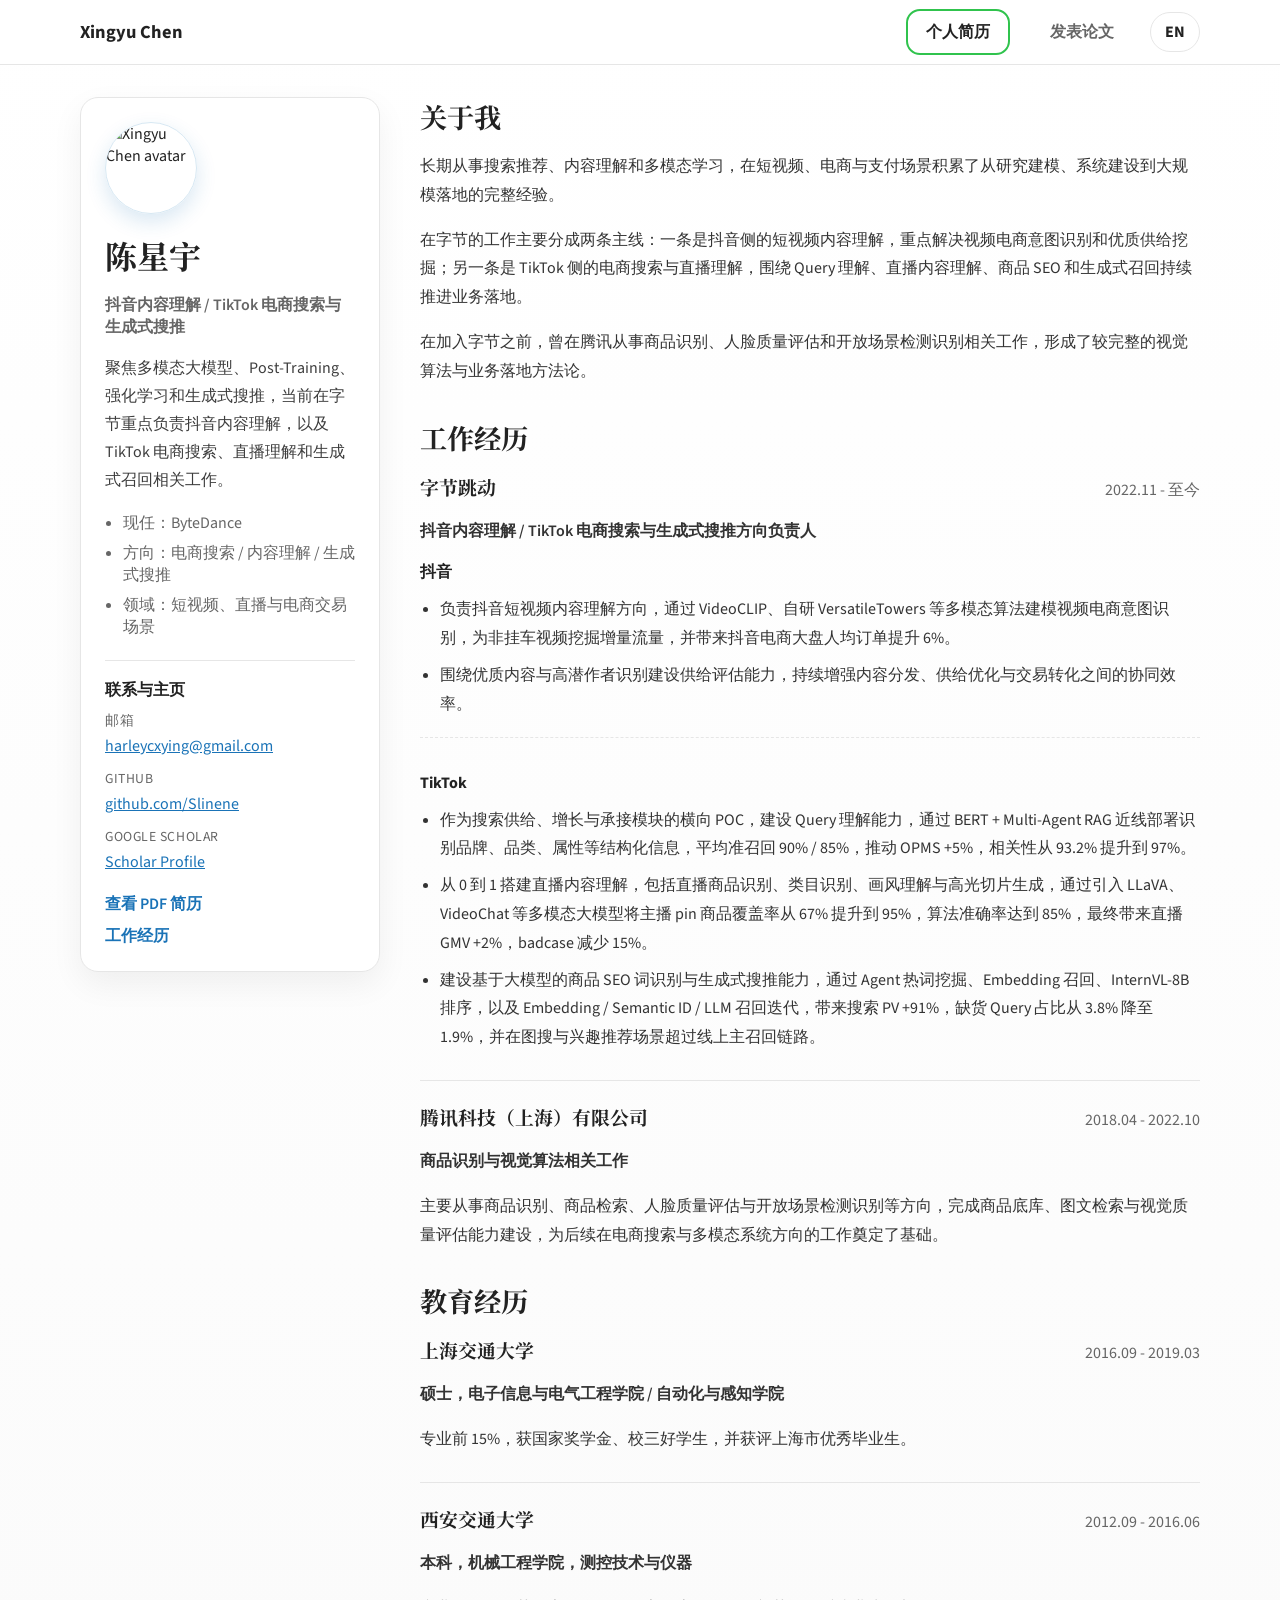
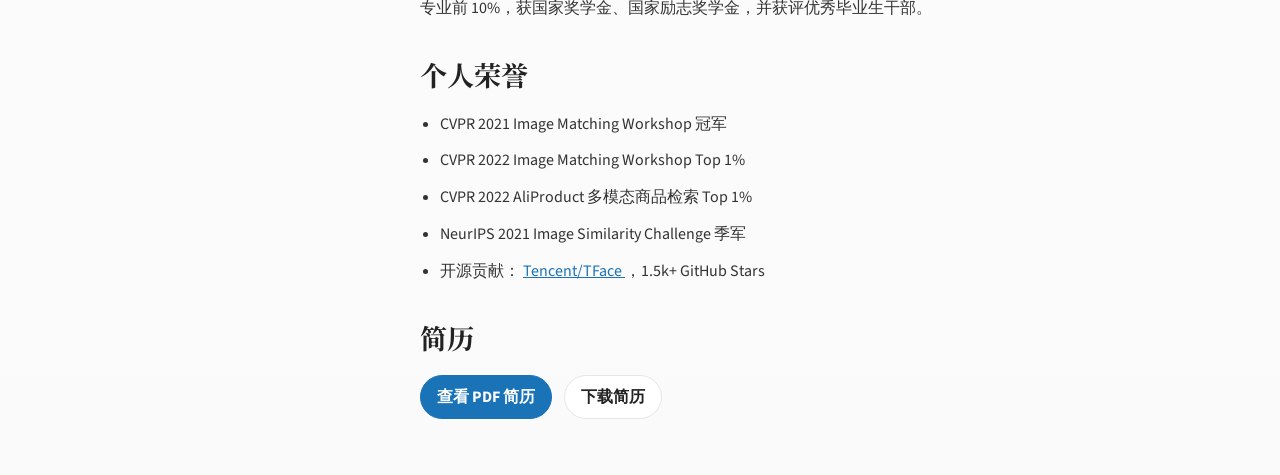
==== index.html @ 2c782459 "Update generative search description in TikTok experience section" ====
<!DOCTYPE html>
<html lang="zh-CN">
  <head>
    <meta charset="UTF-8" />
    <meta name="viewport" content="width=device-width, initial-scale=1.0" />
    <title>陈星宇 | 个人主页</title>
    <meta
      name="description"
      content="陈星宇的中英双语个人主页，包含个人简介、工作经历、教育经历与完整简历。"
    />
    <link rel="preconnect" href="https://fonts.googleapis.com" />
    <link rel="preconnect" href="https://fonts.gstatic.com" crossorigin />
    <link
      href="https://fonts.googleapis.com/css2?family=Noto+Serif+SC:wght@400;600;700&family=Source+Sans+3:wght@400;600;700&display=swap"
      rel="stylesheet"
    />
    <link rel="stylesheet" href="./styles.css" />
  </head>
  <body>
    <header class="topbar">
      <div class="topbar-inner">
        <a class="site-title" href="#top">Xingyu Chen</a>
        <nav class="topnav" aria-label="Primary">
          <a class="nav-link active" href="./index.html" data-i18n="navResumeHome">个人简历</a>
          <a class="nav-link" href="./publications.html" data-i18n="navPublications">Publications</a>
        </nav>
        <button
          id="language-toggle"
          class="language-toggle"
          type="button"
          aria-label="Switch language"
        >
          EN
        </button>
      </div>
    </header>

    <main id="top" class="layout">
      <aside class="sidebar">
        <div class="profile-card">
          <img
            class="avatar avatar-image"
            src="https://avatars.githubusercontent.com/u/24644365?v=4"
            alt="Xingyu Chen avatar"
          />
          <h1 data-i18n="name">陈星宇</h1>
          <p class="profile-role" data-i18n="role">
            内容理解/ Query理解/ 生成式推荐
          </p>
          <p class="profile-summary" data-i18n="profileSummary">
            聚焦LLM/VLM大模型、Post-Training、强化学习和生成式搜推。负责电商直播和短视频内容理解，以及电商搜索Query理解、和生成式召回相关工作。
          </p>
          <ul class="profile-meta">
            <li data-i18n="metaCompany">现任：ByteDance</li>
            <li data-i18n="metaFocus">方向：电商搜索 / 内容理解 / 生成式搜推</li>
            <li data-i18n="metaLocation">领域：短视频&直播、电商搜索</li>
          </ul>

          <div class="contact-block">
            <p class="contact-title" data-i18n="contactTitle">联系与主页</p>
            <ul class="contact-list">
              <li>
                <span class="contact-label" data-i18n="emailLabel">邮箱</span>
                <a href="mailto:harleycxying@gmail.com">harleycxying@gmail.com</a>
              </li>
              <li>
                <span class="contact-label">GitHub</span>
                <a href="https://github.com/Slinene" target="_blank" rel="noreferrer">
                  github.com/Slinene
                </a>
              </li>
              <li>
                <span class="contact-label">Google Scholar</span>
                <a
                  href="https://scholar.google.com/citations?hl=en&user=9ACFRggAAAAJ"
                  target="_blank"
                  rel="noreferrer"
                >
                  Scholar Profile
                </a>
              </li>
            </ul>
          </div>

          <div class="profile-links">
            <a href="./assets/resume.pdf" target="_blank" rel="noreferrer" data-i18n="openResume">
              查看 PDF 简历
            </a>
            <a href="#experience" data-i18n="jumpExperience">工作经历</a>
          </div>
        </div>
      </aside>

      <section class="content">
        <section id="about" class="section">
          <h2 data-i18n="aboutTitle">About Me</h2>
          <p data-i18n="aboutP1">
            长期从事搜索推荐、内容理解和多模态学习。在电商短视频、直播与搜索场景积累了从研究建模、系统建设到大规模落地的完整经验。
          </p>
          <p data-i18n="aboutP2">
            在字节的工作主要分成两条主线：一条是抖音侧的短视频内容理解，重点解决视频电商意图识别和优质供给挖掘；另一条是 TikTok 侧的电商搜索与内容理解，围绕 Query 理解、短视频&直播内容理解、商品 SEO 和生成式召回持续推进业务落地。
          </p>
          <p data-i18n="aboutP3">
            在加入字节之前，曾在腾讯从事人脸识别、商品检索和openset检测识别相关工作，形成了较完整的视觉算法与业务落地方法论。
          </p>
        </section>

        <section id="experience" class="section">
          <h2 data-i18n="experienceTitle">Experience</h2>

          <article class="entry">
            <div class="entry-head">
              <h3 data-i18n="exp1Company">字节跳动</h3>
              <span data-i18n="exp1Date">2022.11 - 至今</span>
            </div>
            <p class="entry-role" data-i18n="exp1Role">抖音内容理解 / TikTok 电商搜索与生成式搜推方向负责人</p>

            <div class="subentry">
              <h4 class="subentry-title" data-i18n="exp1Sub1Title">抖音</h4>
              <ul class="bullet-list">
                <li data-i18n="exp1DouyinBullet1">
                  负责抖音短视频内容理解方向，通过 VideoCLIP、自研 VersatileTowers 等多模态算法建模视频电商意图识别，为非挂车视频挖掘增量流量，并带来抖音电商大盘人均订单提升 6%。
                </li>
                <li data-i18n="exp1DouyinBullet2">
                  围绕优质内容与高潜作者识别建设供给评估能力，持续增强内容分发、供给优化与交易转化之间的协同效率。
                </li>
              </ul>
            </div>

            <div class="subentry">
              <h4 class="subentry-title" data-i18n="exp1Sub2Title">TikTok</h4>
              <ul class="bullet-list">
                <li data-i18n="exp1TiktokBullet1">
                  建设 Query 理解能力，通过 BERT + Multi-Agent RAG 近线部署识别品牌、品类、属性等结构化信息，平均准召回 90% / 85%，推动 OPMS +5%，相关性从 93.2% 提升到 97%。
                </li>
                <li data-i18n="exp1TiktokBullet2">
                  从 0 到 1 搭建内容理解，包括直播商品识别、优质视频识别、类目识别、画风理解与高光切片生成，通过引入 LLaVA、VideoChat 等多模态大模型将主播 pin 商品覆盖率从 67% 提升到 95%，算法准确率达到 85%，最终带来直播 GMV +2%，badcase 减少 15%。
                </li>
                <li data-i18n="exp1TiktokBullet3">
                  负责生成式搜推能力建设，涵盖 Embedding、Semantic ID 与生成式推荐。基于多模态embedding齐、Semantic ID 构建及生成式召回模型优化，完成三阶段训练范式落地，在图搜、兴趣推荐等场景效果超过线上主召回链路。
                </li>
              </ul>
            </div>
          </article>

          <article class="entry">
            <div class="entry-head">
              <h3 data-i18n="exp2Company">腾讯科技（上海）有限公司</h3>
              <span data-i18n="exp2Date">2018.04 - 2022.10</span>
            </div>
            <p class="entry-role" data-i18n="exp2Role">人脸识别与视觉算法相关工作</p>
            <p class="entry-summary" data-i18n="exp2Summary">
              主要从事人脸识别、人脸质量评估、商品检索、与开放场景检测识别等方向，为小鹅拼拼完成商品底库、图文检索与视觉质量评估能力建设，为后续在电商搜索与多模态系统方向的工作奠定了基础。
            </p>
          </article>
        </section>

        <section id="education" class="section">
          <h2 data-i18n="educationTitle">Education</h2>

          <article class="entry">
            <div class="entry-head">
              <h3 data-i18n="edu1School">上海交通大学</h3>
              <span>2016.09 - 2019.03</span>
            </div>
            <p class="entry-role" data-i18n="edu1Degree">
              硕士，电子信息与电气工程学院 / 自动化与感知学院
            </p>
            <p data-i18n="edu1Desc">
              专业前 15%，获国家奖学金、校三好学生，并获评上海市优秀毕业生。
            </p>
          </article>

          <article class="entry">
            <div class="entry-head">
              <h3 data-i18n="edu2School">西安交通大学</h3>
              <span>2012.09 - 2016.06</span>
            </div>
            <p class="entry-role" data-i18n="edu2Degree">
              本科，机械工程学院，测控技术与仪器
            </p>
            <p data-i18n="edu2Desc">
              专业前 10%，获国家奖学金、国家励志奖学金，并获评优秀毕业生干部。
            </p>
          </article>
        </section>

        <section id="honors" class="section">
          <h2 data-i18n="honorsTitle">Honors</h2>
          <ul class="bullet-list">
            <li data-i18n="honor1">
              CVPR 2021 Image Matching Workshop 冠军
            </li>
            <li data-i18n="honor2">
              CVPR 2022 Image Matching Workshop Top 1%
            </li>
            <li data-i18n="honor3">
              CVPR 2022 AliProduct 多模态商品检索 Top 1%
            </li>
            <li data-i18n="honor4">
              NeurIPS 2021 Image Similarity Challenge 季军
            </li>
            <li>
              <span data-i18n="honor5Label">开源贡献：</span>
              <a href="https://github.com/Tencent/TFace" target="_blank" rel="noreferrer">
                Tencent/TFace
              </a>
              <span data-i18n="honor5Suffix">，1.5k+ GitHub Stars</span>
            </li>
          </ul>
        </section>

        <section id="resume" class="section">
          <h2 data-i18n="resumeTitle">CV</h2>
          <div class="actions">
            <a class="button primary" href="./assets/resume.pdf" target="_blank" rel="noreferrer" data-i18n="openResume">
              查看 PDF 简历
            </a>
            <a class="button" href="./assets/resume.pdf" download data-i18n="downloadResume">
              下载简历
            </a>
          </div>
        </section>
      </section>
    </main>

    <script src="./script.js"></script>
  </body>
</html>
---- styles.css ----
:root {
  --bg: #fcfcfb;
  --surface: #ffffff;
  --text: #222222;
  --muted: #666666;
  --line: #e6e6e6;
  --accent: #1a73b7;
  --accent-soft: #eef5fb;
  --shadow: 0 12px 32px rgba(0, 0, 0, 0.06);
}

* {
  box-sizing: border-box;
}

html {
  scroll-behavior: smooth;
}

body {
  margin: 0;
  font-family: "Source Sans 3", sans-serif;
  color: var(--text);
  background: linear-gradient(180deg, #ffffff 0%, #fafafa 100%);
}

a {
  color: var(--accent);
}

.topbar {
  position: sticky;
  top: 0;
  z-index: 10;
  background: rgba(255, 255, 255, 0.92);
  backdrop-filter: blur(12px);
  border-bottom: 1px solid var(--line);
}

.topbar-inner {
  width: min(1120px, calc(100% - 32px));
  margin: 0 auto;
  min-height: 64px;
  display: flex;
  align-items: center;
  justify-content: space-between;
  gap: 16px;
}

.site-title {
  color: var(--text);
  text-decoration: none;
  font-weight: 700;
  font-size: 1.15rem;
}

.topnav {
  display: flex;
  gap: 20px;
  margin-left: auto;
}

.topnav a,
.nav-link {
  color: var(--muted);
  text-decoration: none;
  font-weight: 600;
}

.topnav a:hover,
.nav-link:hover,
.profile-links a:hover,
.button:hover {
  text-decoration: underline;
}

.nav-link {
  padding: 10px 18px;
  border-radius: 14px;
  border: 2px solid transparent;
}

.nav-link.active {
  color: var(--text);
  border-color: #30c34d;
}

.language-toggle {
  border: 1px solid var(--line);
  background: var(--surface);
  color: var(--text);
  padding: 8px 14px;
  border-radius: 999px;
  font: inherit;
  font-weight: 700;
  cursor: pointer;
}

.layout {
  width: min(1120px, calc(100% - 32px));
  margin: 32px auto 56px;
  display: grid;
  grid-template-columns: 300px minmax(0, 1fr);
  gap: 40px;
}

.sidebar {
  position: sticky;
  top: 96px;
  align-self: start;
}

.profile-card {
  background: var(--surface);
  border: 1px solid var(--line);
  border-radius: 18px;
  padding: 24px;
  box-shadow: var(--shadow);
}

.avatar {
  width: 92px;
  height: 92px;
  border-radius: 50%;
  display: block;
  object-fit: cover;
  border: 1px solid #d7e8f3;
  box-shadow: 0 8px 20px rgba(26, 115, 183, 0.16);
}

h1,
h2,
h3 {
  font-family: "Noto Serif SC", serif;
}

h1 {
  margin: 18px 0 10px;
  font-size: 2rem;
}

h2 {
  margin: 0 0 16px;
  font-size: 1.7rem;
}

h3 {
  margin: 0;
  font-size: 1.18rem;
}

.profile-role,
.entry-role {
  color: var(--muted);
  font-weight: 600;
}

.profile-summary {
  margin: 14px 0 0;
  color: #3d3d3d;
  line-height: 1.75;
}

.profile-meta {
  margin: 18px 0 0;
  padding-left: 18px;
  color: var(--muted);
}

.profile-meta li + li,
.bullet-list li + li {
  margin-top: 8px;
}

.profile-links {
  display: grid;
  gap: 10px;
  margin-top: 20px;
}

.profile-links a {
  text-decoration: none;
  font-weight: 600;
}

.profile-note {
  margin-top: 22px;
  padding-top: 18px;
  border-top: 1px solid var(--line);
  color: var(--muted);
}

.contact-block {
  margin-top: 22px;
  padding-top: 18px;
  border-top: 1px solid var(--line);
}

.contact-title {
  margin: 0 0 10px;
  color: var(--text);
  font-weight: 700;
}

.contact-list {
  margin: 0;
  padding: 0;
  list-style: none;
  display: grid;
  gap: 12px;
}

.contact-list li {
  display: grid;
  gap: 4px;
}

.contact-label {
  font-size: 0.86rem;
  color: var(--muted);
  text-transform: uppercase;
  letter-spacing: 0.04em;
}

.profile-note-title {
  margin: 0 0 8px;
  color: var(--text);
  font-weight: 700;
}

.content {
  min-width: 0;
}

.publications-layout {
  width: min(1120px, calc(100% - 32px));
  margin: 32px auto 56px;
}

.publication-page {
  max-width: 860px;
  margin: 0 auto;
}

.publication-page-title {
  margin: 0;
  font-size: 2.2rem;
}

.publication-page-subtitle {
  margin: 10px 0 0;
  color: var(--muted);
}

.publication-page-head {
  display: flex;
  align-items: flex-start;
  justify-content: space-between;
  gap: 20px;
  flex-wrap: wrap;
}

.publication-toolbar {
  margin-top: 22px;
  padding-top: 14px;
  border-top: 1px solid var(--line);
}

.publication-toolbar-text {
  margin: 0;
  color: var(--muted);
}

.section + .section {
  margin-top: 32px;
}

.section p,
.bullet-list {
  line-height: 1.8;
  color: #333333;
}

.entry + .entry {
  margin-top: 28px;
  padding-top: 22px;
  border-top: 1px solid var(--line);
}

.subentry + .subentry {
  margin-top: 18px;
  padding-top: 18px;
  border-top: 1px dashed var(--line);
}

.entry-head {
  display: flex;
  justify-content: space-between;
  gap: 16px;
  align-items: baseline;
}

.entry-head span {
  color: var(--muted);
  white-space: nowrap;
}

.subentry-title {
  margin: 16px 0 0;
  font-size: 1rem;
  color: var(--text);
  font-weight: 700;
}

.bullet-list {
  margin: 12px 0 0;
  padding-left: 20px;
}

.entry-summary {
  margin: 12px 0 0;
  color: #333333;
  line-height: 1.8;
}

.actions {
  display: flex;
  flex-wrap: wrap;
  gap: 12px;
  margin-top: 18px;
}

.scholar-list {
  margin-top: 24px;
}

.scholar-item {
  padding: 18px 0;
  border-bottom: 1px solid var(--line);
}

.scholar-title {
  margin: 0;
  font-size: 1.1rem;
  color: #1a0dab;
  font-family: "Source Sans 3", sans-serif;
  font-weight: 700;
}

.scholar-authors,
.scholar-venue {
  margin: 6px 0 0;
  color: #444444;
  line-height: 1.65;
}

.scholar-venue {
  color: #1b7f38;
}

.scholar-links {
  margin-top: 10px;
  display: flex;
  flex-wrap: wrap;
  gap: 14px;
}

.scholar-link {
  text-decoration: none;
  font-size: 0.96rem;
}

.publication-empty {
  color: var(--muted);
}

.button {
  display: inline-flex;
  align-items: center;
  justify-content: center;
  padding: 10px 16px;
  border-radius: 999px;
  border: 1px solid var(--line);
  text-decoration: none;
  color: var(--text);
  background: var(--surface);
  font-weight: 700;
}

.button.primary {
  color: #ffffff;
  background: var(--accent);
  border-color: var(--accent);
}

@media (max-width: 900px) {
  .layout {
    grid-template-columns: 1fr;
    gap: 24px;
  }

  .sidebar {
    position: static;
  }

  .topbar-inner {
    flex-wrap: wrap;
    padding: 10px 0;
  }

  .topnav {
    order: 3;
    width: 100%;
    overflow-x: auto;
    gap: 16px;
  }

  .publication-page-head {
    flex-direction: column;
    align-items: flex-start;
  }
}

@media (max-width: 640px) {
  .layout,
  .topbar-inner {
    width: min(100% - 20px, 1120px);
  }

  .entry-head {
    flex-direction: column;
    align-items: flex-start;
  }
}
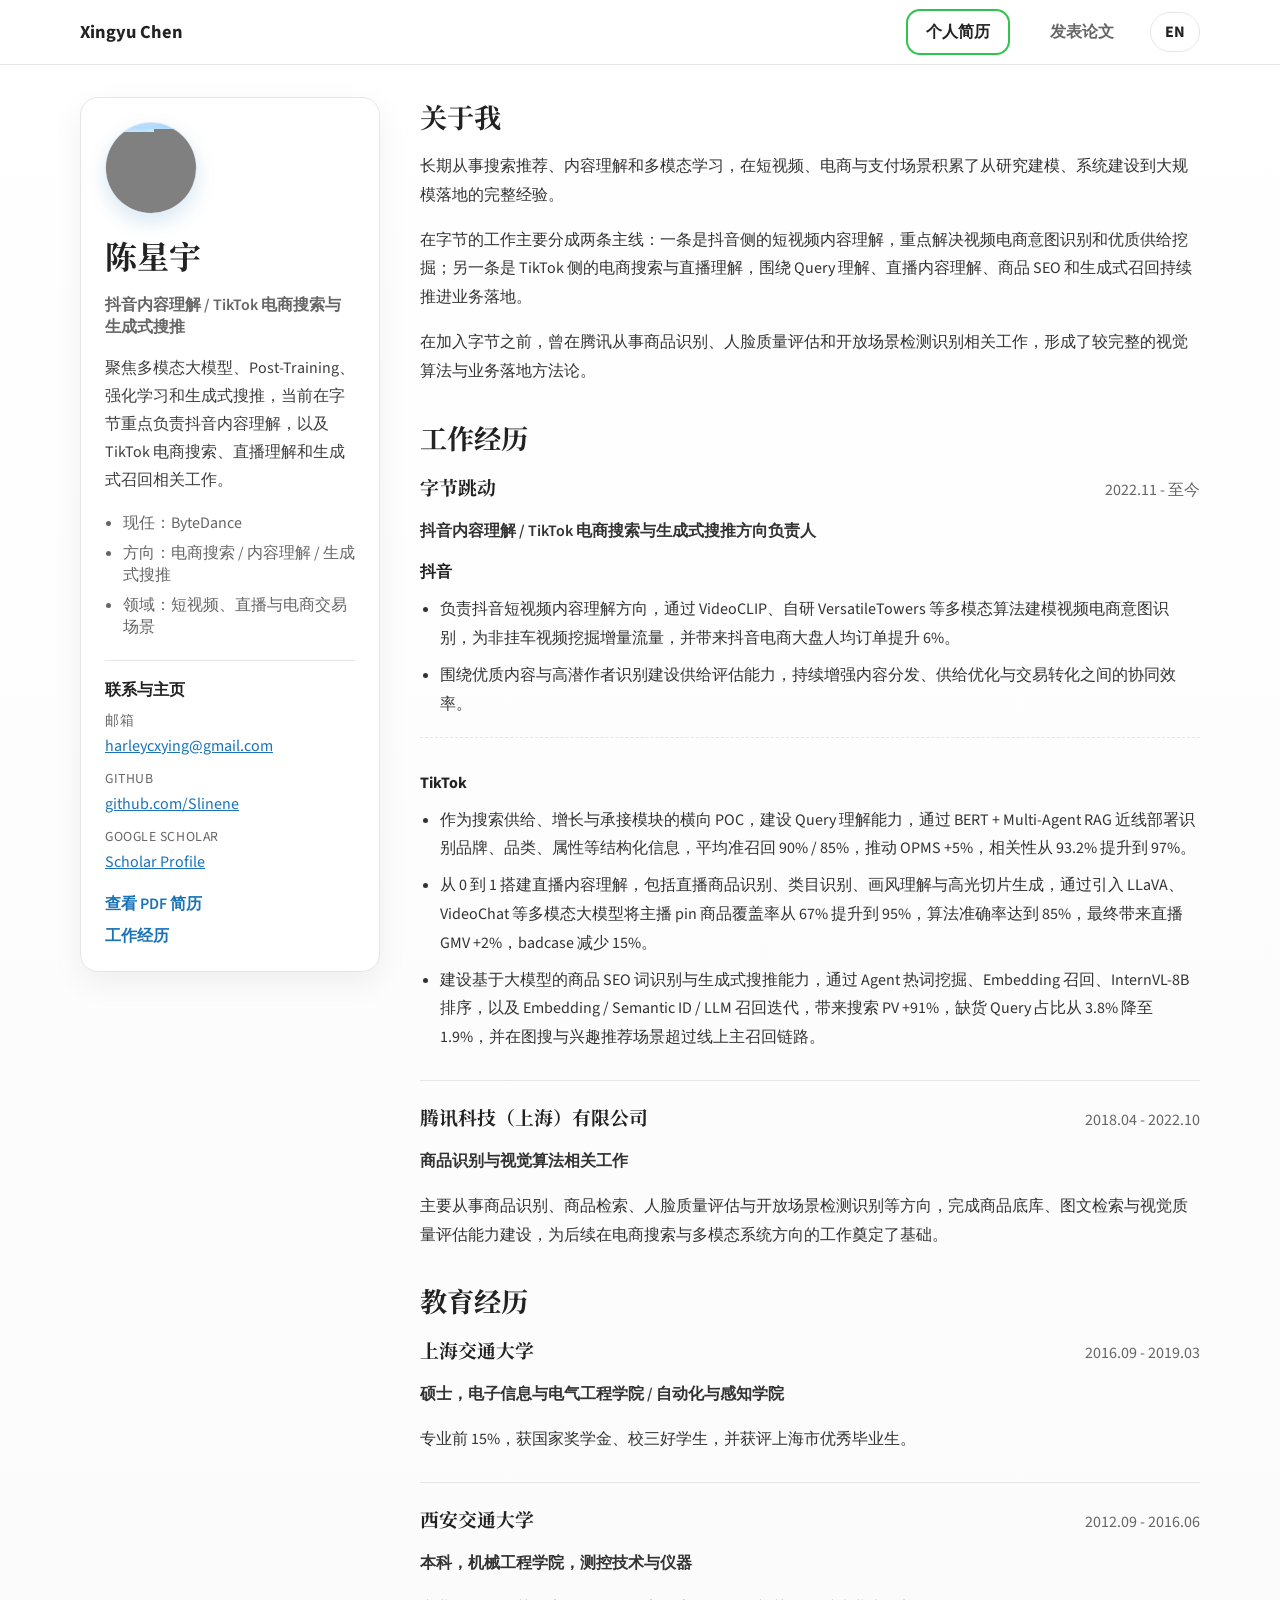
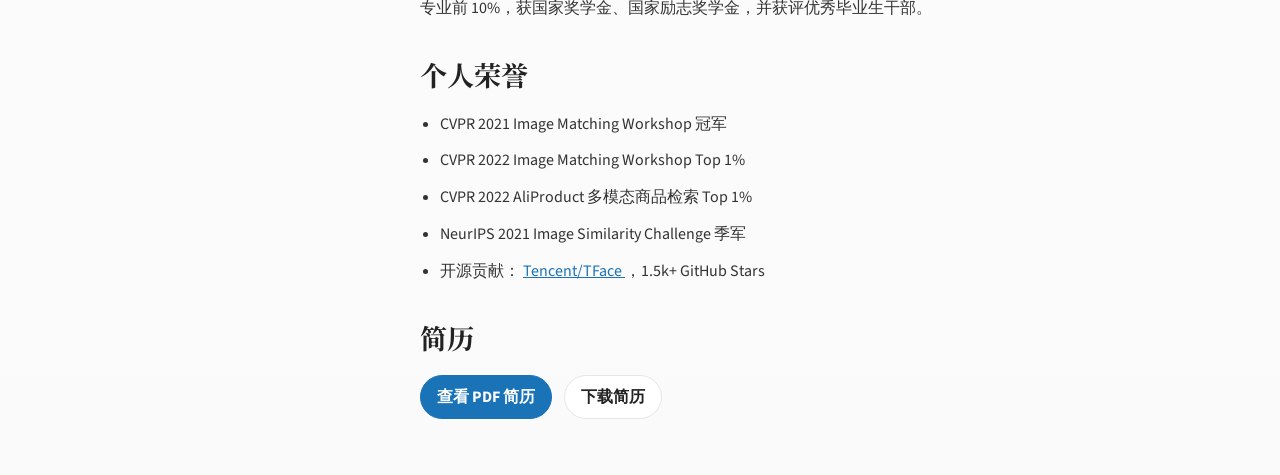
==== commit f6337dfc: "Update homepage avatar photo" ====
--- a/index.html
+++ b/index.html
@@ -40,7 +40,7 @@
         <div class="profile-card">
           <img
             class="avatar avatar-image"
-            src="https://avatars.githubusercontent.com/u/24644365?v=4"
+            src="./assets/avatar.jpg"
             alt="Xingyu Chen avatar"
           />
           <h1 data-i18n="name">陈星宇</h1>
@@ -225,5 +225,6 @@
     </main>
 
     <script src="./script.js"></script>
+    <!-- deploy-refresh: 2026-04-02T16:14:00-07:00 -->
   </body>
 </html>
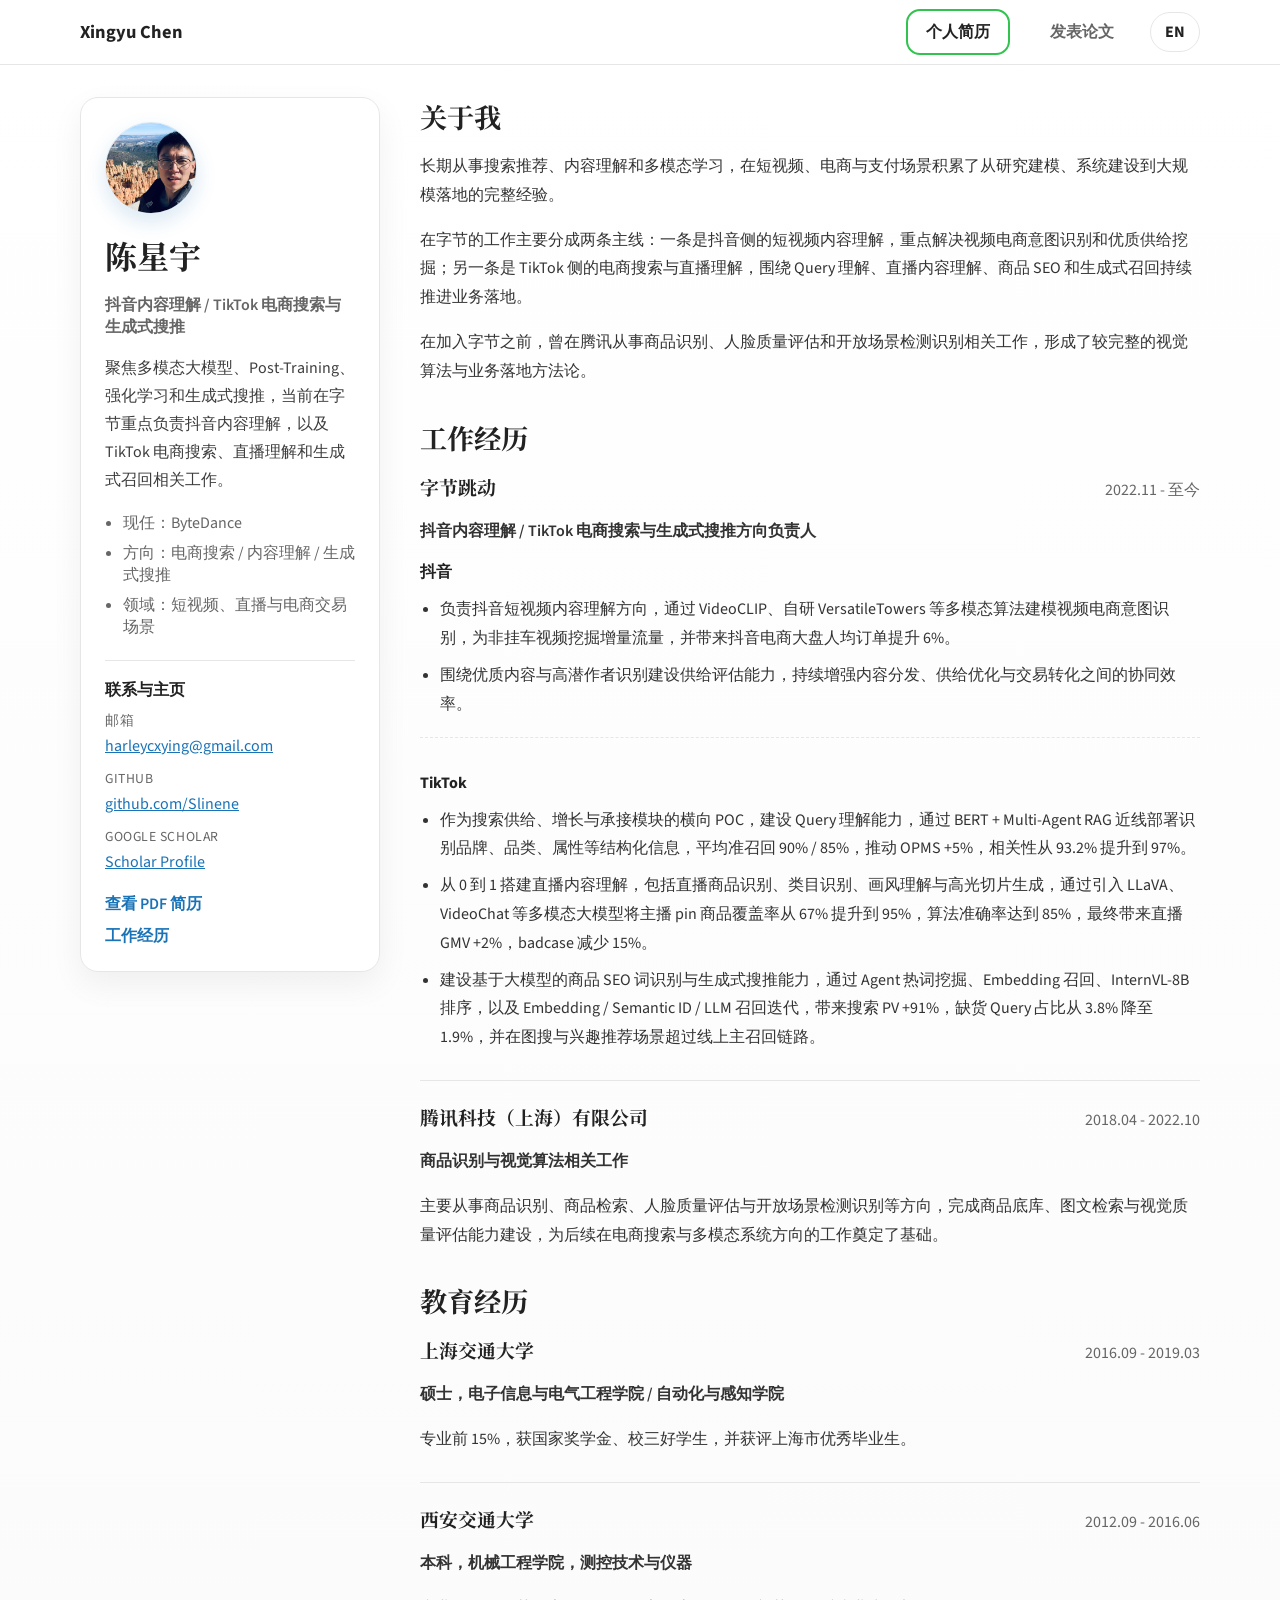
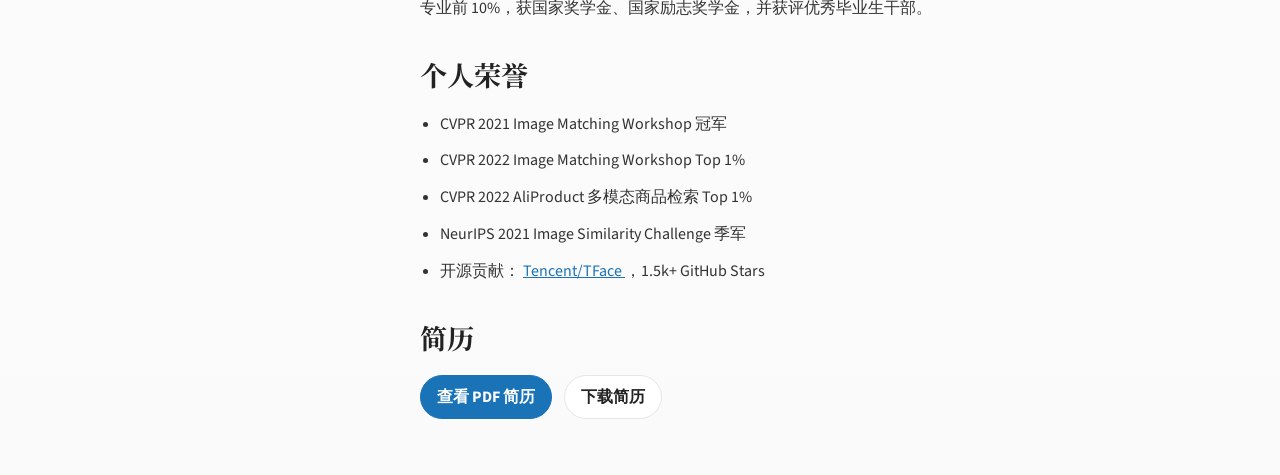
==== commit e461eaa8: "update cv" ====
--- a/index.html
+++ b/index.html
@@ -113,7 +113,7 @@
               <h3 data-i18n="exp1Company">字节跳动</h3>
               <span data-i18n="exp1Date">2022.11 - 至今</span>
             </div>
-            <p class="entry-role" data-i18n="exp1Role">抖音内容理解 / TikTok 电商搜索与生成式搜推方向负责人</p>
+            <p class="entry-role" data-i18n="exp1Role">内容理解、Query理解、生成式推荐</p>
 
             <div class="subentry">
               <h4 class="subentry-title" data-i18n="exp1Sub1Title">抖音</h4>
@@ -134,7 +134,7 @@
                   建设 Query 理解能力，通过 BERT + Multi-Agent RAG 近线部署识别品牌、品类、属性等结构化信息，平均准召回 90% / 85%，推动 OPMS +5%，相关性从 93.2% 提升到 97%。
                 </li>
                 <li data-i18n="exp1TiktokBullet2">
-                  从 0 到 1 搭建内容理解，包括直播商品识别、优质视频识别、类目识别、画风理解与高光切片生成，通过引入 LLaVA、VideoChat 等多模态大模型将主播 pin 商品覆盖率从 67% 提升到 95%，算法准确率达到 85%，最终带来直播 GMV +2%，badcase 减少 15%。
+                  从 0 到 1 搭建直播内容理解，包括直播商品识别、类目识别、画风理解与高光切片生成，通过引入 LLaVA、VideoChat 等多模态大模型将主播 pin 商品覆盖率从 67% 提升到 95%，算法准确率达到 85%，最终带来直播 GMV +2%，badcase 减少 15%。
                 </li>
                 <li data-i18n="exp1TiktokBullet3">
                   负责生成式搜推能力建设，涵盖 Embedding、Semantic ID 与生成式推荐。基于多模态embedding齐、Semantic ID 构建及生成式召回模型优化，完成三阶段训练范式落地，在图搜、兴趣推荐等场景效果超过线上主召回链路。
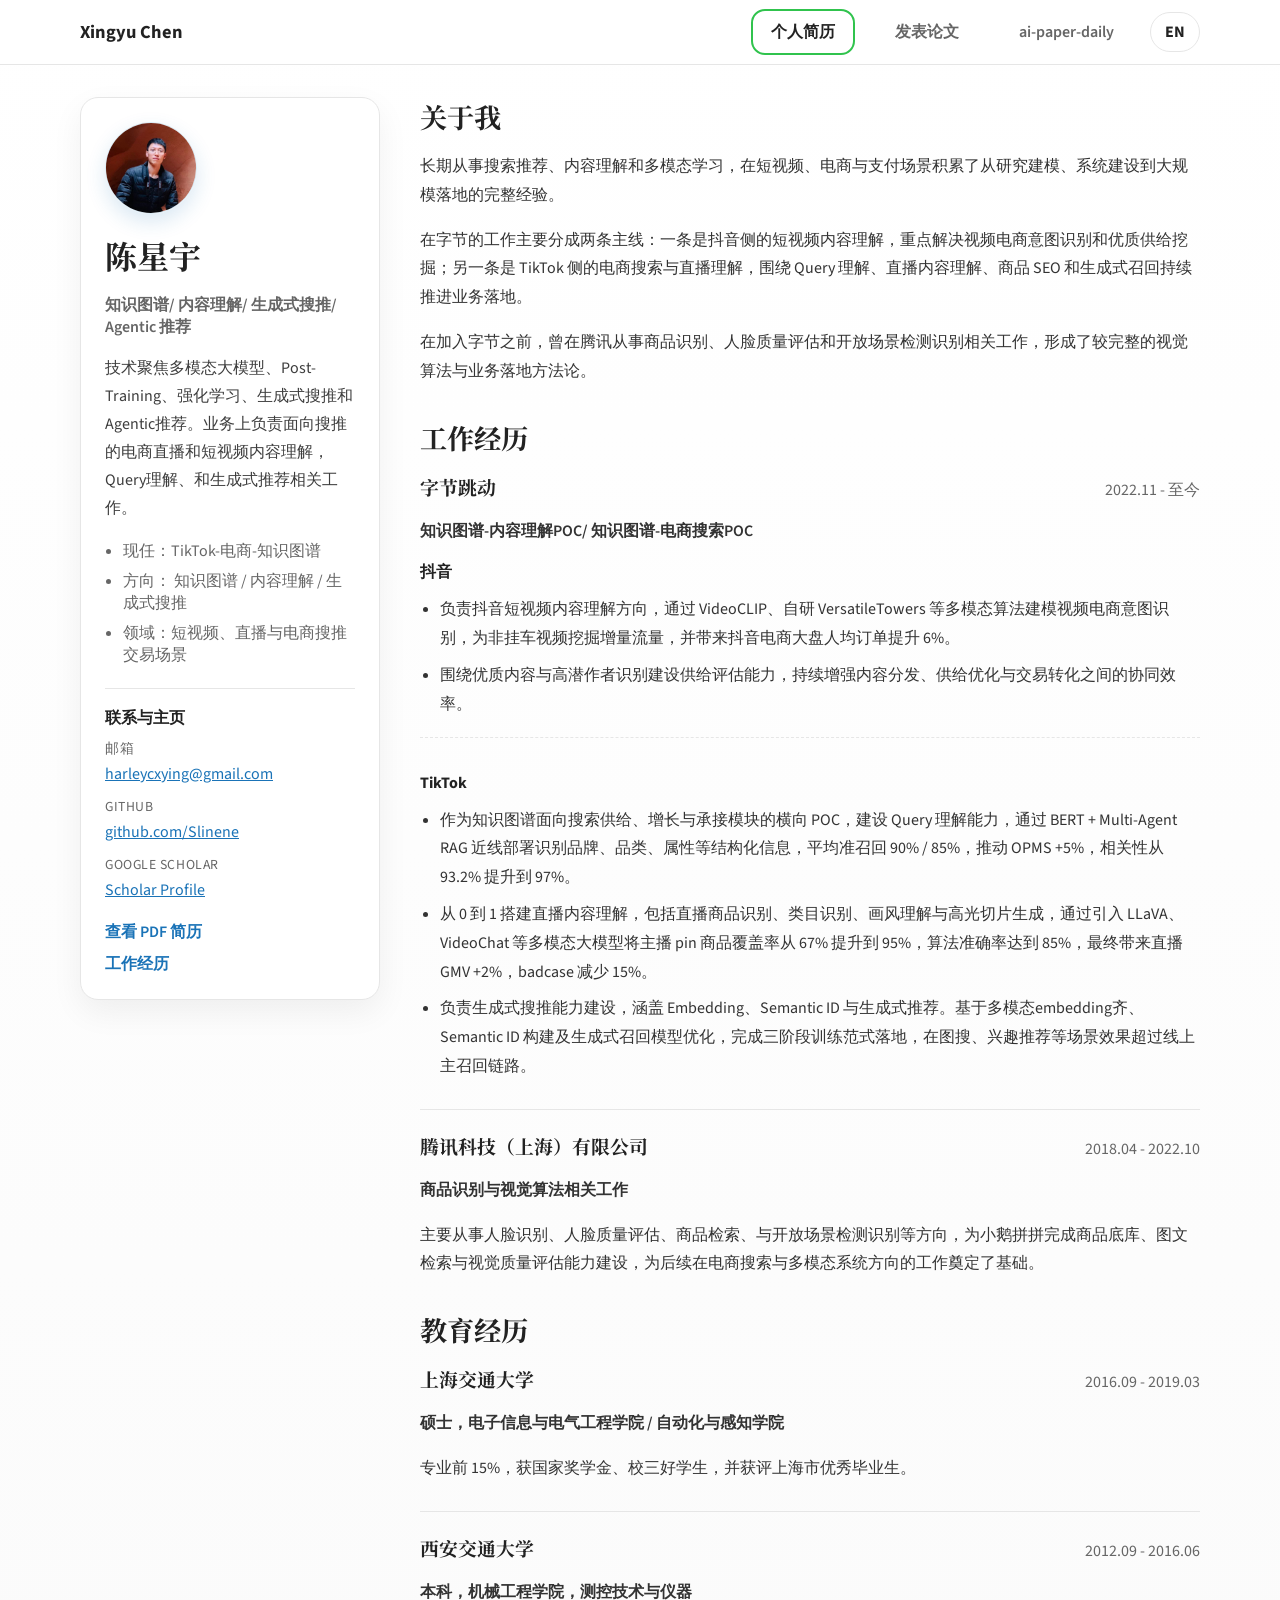
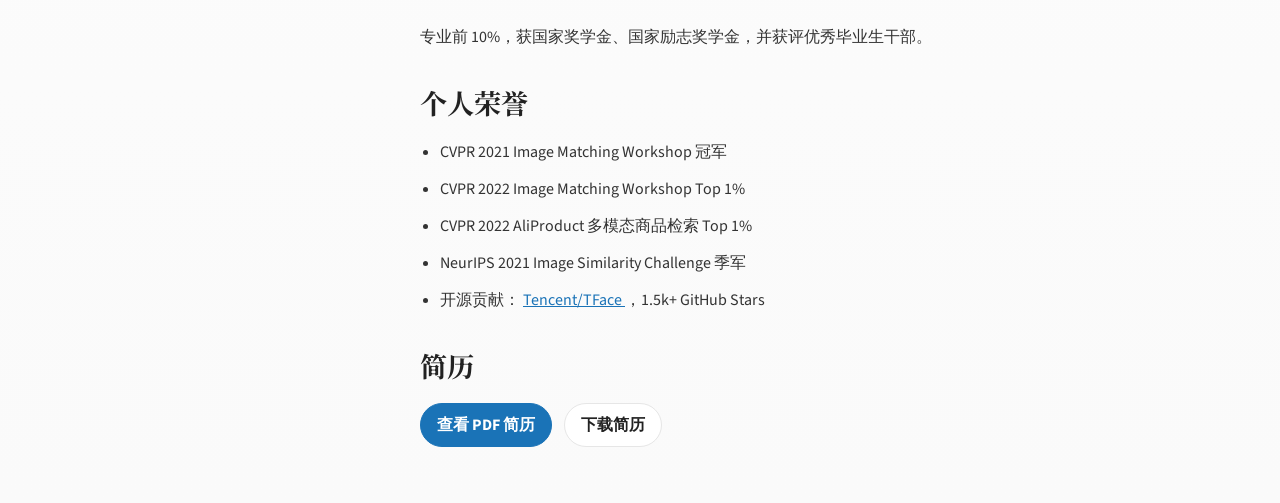
==== commit b8666627: "导航新增 ai-paper-daily tab；更新工作经历(知识图谱主线)与现任/Agentic推荐文案" ====
--- a/index.html
+++ b/index.html
@@ -23,6 +23,7 @@
         <nav class="topnav" aria-label="Primary">
           <a class="nav-link active" href="./index.html" data-i18n="navResumeHome">个人简历</a>
           <a class="nav-link" href="./publications.html" data-i18n="navPublications">Publications</a>
+          <a class="nav-link" href="https://slinene.github.io/ai-papers-daily/" target="_blank" rel="noreferrer" data-i18n="navPapersDaily">ai-paper-daily</a>
         </nav>
         <button
           id="language-toggle"
@@ -45,15 +46,15 @@
           />
           <h1 data-i18n="name">陈星宇</h1>
           <p class="profile-role" data-i18n="role">
-            内容理解/ Query理解/ 生成式推荐
+            知识图谱/ 内容理解/ 生成式搜推/ Agentic 推荐
           </p>
           <p class="profile-summary" data-i18n="profileSummary">
-            聚焦LLM/VLM大模型、Post-Training、强化学习和生成式搜推。负责电商直播和短视频内容理解，以及电商搜索Query理解、和生成式召回相关工作。
+            技术聚焦多模态大模型、Post-Training、强化学习、生成式搜推和Agentic推荐。业务上负责面向搜推的电商直播和短视频内容理解，Query理解、和生成式推荐相关工作。
           </p>
           <ul class="profile-meta">
-            <li data-i18n="metaCompany">现任：ByteDance</li>
-            <li data-i18n="metaFocus">方向：电商搜索 / 内容理解 / 生成式搜推</li>
-            <li data-i18n="metaLocation">领域：短视频&直播、电商搜索</li>
+            <li data-i18n="metaCompany">现任：TikTok-电商-知识图谱</li>
+            <li data-i18n="metaFocus">方向： 知识图谱 / 内容理解 / 生成式搜推</li>
+            <li data-i18n="metaLocation">领域：短视频、直播与电商搜推交易场景</li>
           </ul>
 
           <div class="contact-block">
@@ -113,7 +114,7 @@
               <h3 data-i18n="exp1Company">字节跳动</h3>
               <span data-i18n="exp1Date">2022.11 - 至今</span>
             </div>
-            <p class="entry-role" data-i18n="exp1Role">内容理解、Query理解、生成式推荐</p>
+            <p class="entry-role" data-i18n="exp1Role">知识图谱-内容理解POC/ 知识图谱-电商搜索POC</p>
 
             <div class="subentry">
               <h4 class="subentry-title" data-i18n="exp1Sub1Title">抖音</h4>
@@ -131,7 +132,7 @@
               <h4 class="subentry-title" data-i18n="exp1Sub2Title">TikTok</h4>
               <ul class="bullet-list">
                 <li data-i18n="exp1TiktokBullet1">
-                  建设 Query 理解能力，通过 BERT + Multi-Agent RAG 近线部署识别品牌、品类、属性等结构化信息，平均准召回 90% / 85%，推动 OPMS +5%，相关性从 93.2% 提升到 97%。
+                  作为知识图谱面向搜索供给、增长与承接模块的横向 POC，建设 Query 理解能力，通过 BERT + Multi-Agent RAG 近线部署识别品牌、品类、属性等结构化信息，平均准召回 90% / 85%，推动 OPMS +5%，相关性从 93.2% 提升到 97%。
                 </li>
                 <li data-i18n="exp1TiktokBullet2">
                   从 0 到 1 搭建直播内容理解，包括直播商品识别、类目识别、画风理解与高光切片生成，通过引入 LLaVA、VideoChat 等多模态大模型将主播 pin 商品覆盖率从 67% 提升到 95%，算法准确率达到 85%，最终带来直播 GMV +2%，badcase 减少 15%。
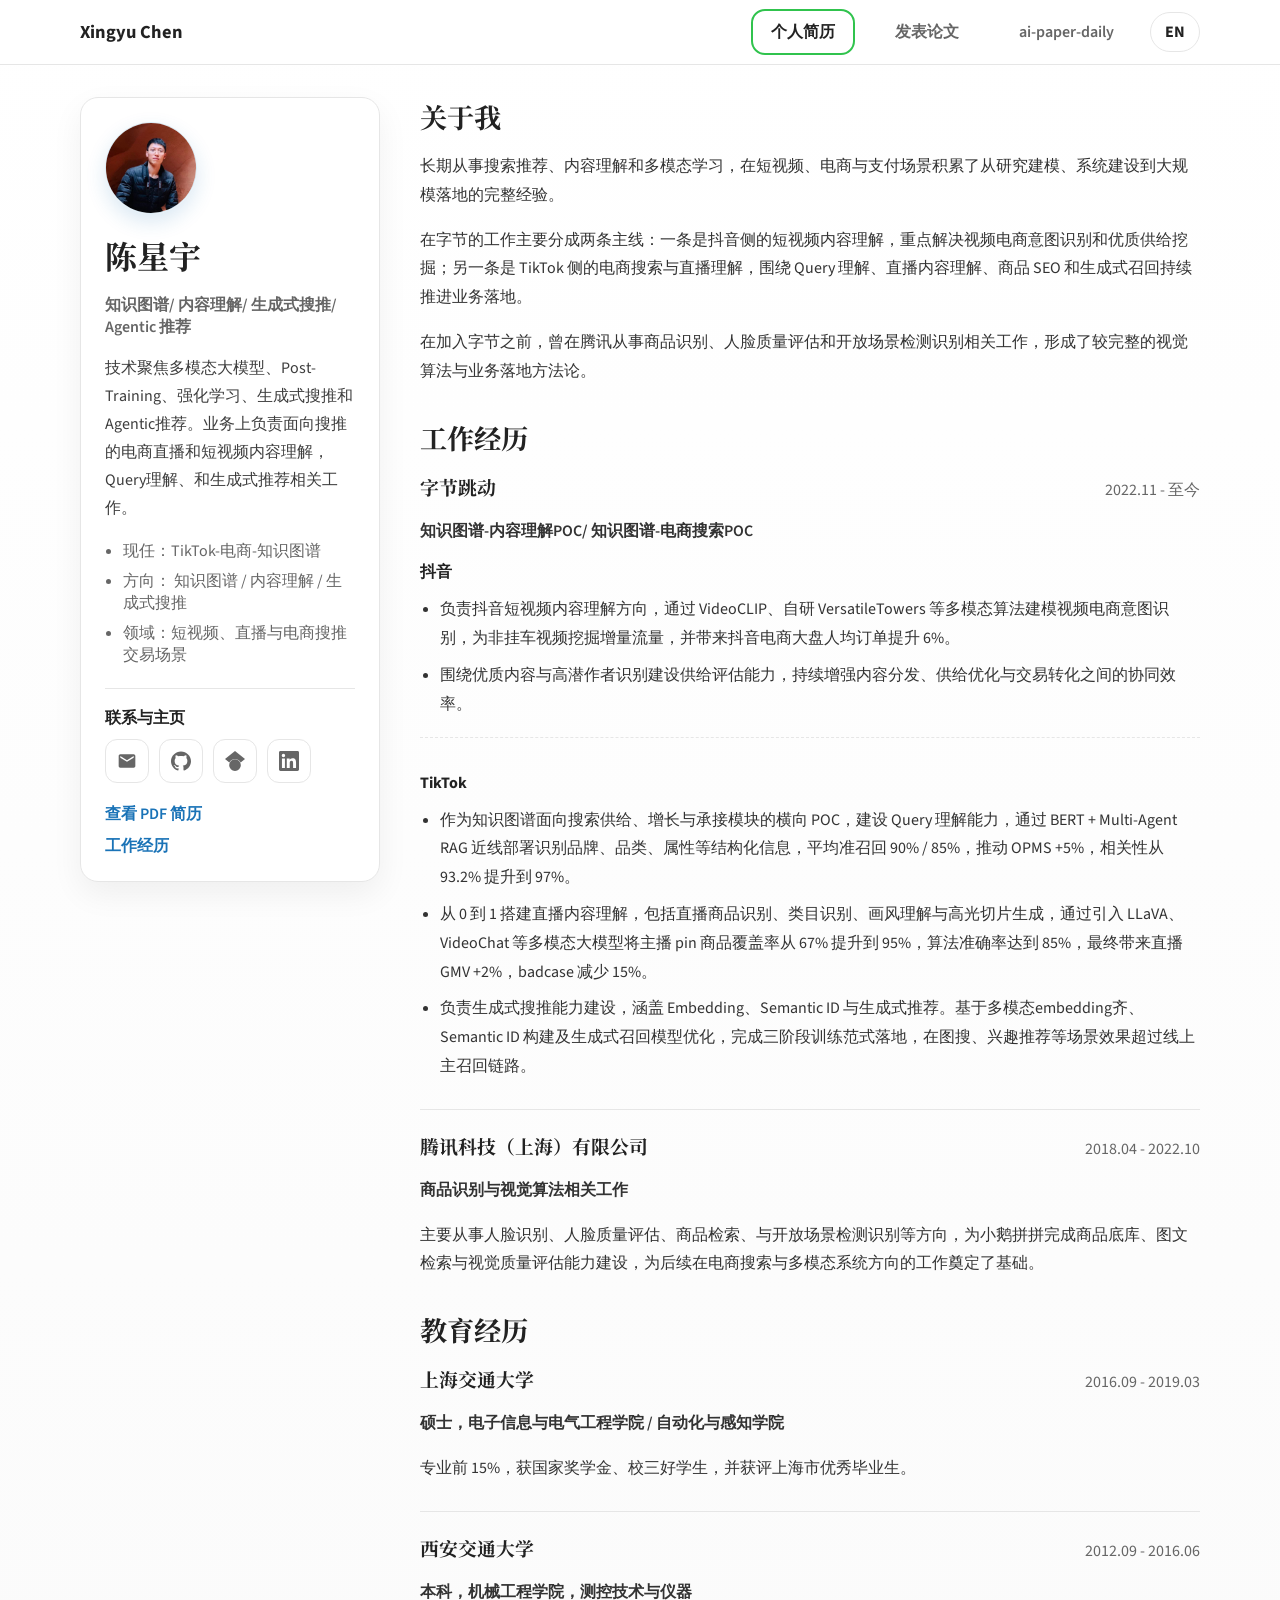
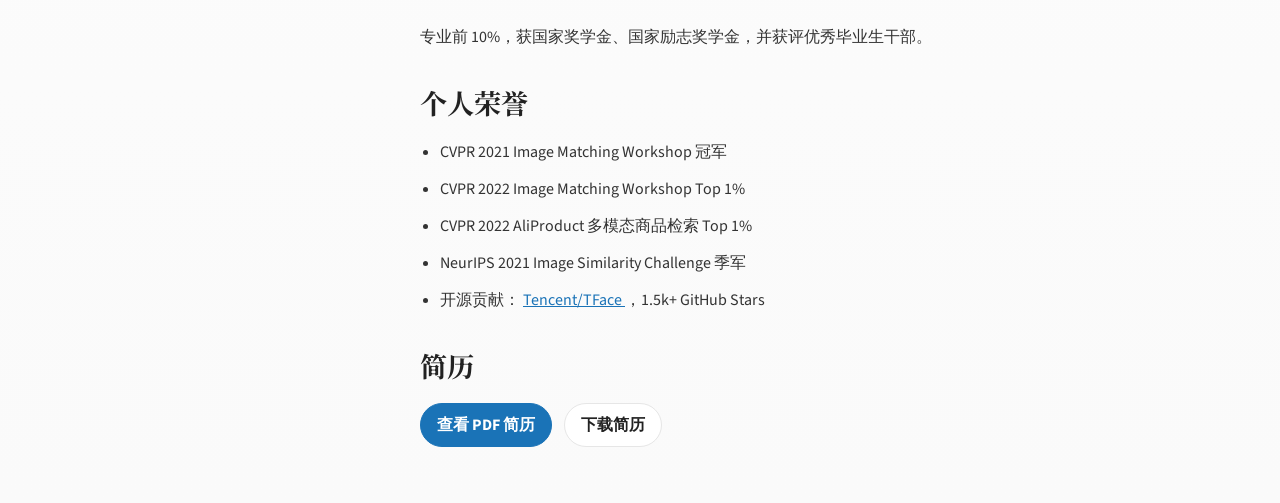
==== commit be7bb0c1: "联系区改为图标按钮，新增 LinkedIn 将邮箱/GitHub/Scholar 文字链接替换为 SVG 图标按钮，新增 LinkedIn 入口； hover 时上浮并填充各平台品牌色。  Co-Au" ====
--- a/index.html
+++ b/index.html
@@ -59,28 +59,58 @@
 
           <div class="contact-block">
             <p class="contact-title" data-i18n="contactTitle">联系与主页</p>
-            <ul class="contact-list">
-              <li>
-                <span class="contact-label" data-i18n="emailLabel">邮箱</span>
-                <a href="mailto:harleycxying@gmail.com">harleycxying@gmail.com</a>
-              </li>
-              <li>
-                <span class="contact-label">GitHub</span>
-                <a href="https://github.com/Slinene" target="_blank" rel="noreferrer">
-                  github.com/Slinene
-                </a>
-              </li>
-              <li>
-                <span class="contact-label">Google Scholar</span>
-                <a
-                  href="https://scholar.google.com/citations?hl=en&user=9ACFRggAAAAJ"
-                  target="_blank"
-                  rel="noreferrer"
-                >
-                  Scholar Profile
-                </a>
-              </li>
-            </ul>
+            <div class="contact-icons">
+              <a
+                class="contact-icon"
+                data-brand="email"
+                href="mailto:harleycxying@gmail.com"
+                aria-label="Email"
+                title="harleycxying@gmail.com"
+              >
+                <svg viewBox="0 0 24 24" aria-hidden="true">
+                  <path d="M20 4H4c-1.1 0-1.99.9-1.99 2L2 18c0 1.1.9 2 2 2h16c1.1 0 2-.9 2-2V6c0-1.1-.9-2-2-2zm0 4l-8 5-8-5V6l8 5 8-5v2z"/>
+                </svg>
+              </a>
+              <a
+                class="contact-icon"
+                data-brand="github"
+                href="https://github.com/Slinene"
+                target="_blank"
+                rel="noreferrer"
+                aria-label="GitHub"
+                title="github.com/Slinene"
+              >
+                <svg viewBox="0 0 24 24" aria-hidden="true">
+                  <path d="M12 .5C5.37.5 0 5.78 0 12.29c0 5.2 3.44 9.6 8.21 11.16.6.11.82-.26.82-.58v-2.03c-3.34.72-4.04-1.61-4.04-1.61-.55-1.37-1.34-1.74-1.34-1.74-1.09-.74.08-.73.08-.73 1.2.08 1.84 1.22 1.84 1.22 1.07 1.8 2.81 1.28 3.5.98.11-.76.42-1.28.76-1.57-2.67-.3-5.47-1.31-5.47-5.83 0-1.29.47-2.34 1.23-3.17-.12-.3-.53-1.52.12-3.16 0 0 1.01-.32 3.3 1.21.96-.26 1.98-.39 3-.4 1.02.01 2.04.14 3 .4 2.29-1.53 3.3-1.21 3.3-1.21.65 1.64.24 2.86.12 3.16.77.83 1.23 1.88 1.23 3.17 0 4.53-2.81 5.53-5.49 5.82.43.36.81 1.08.81 2.18v3.23c0 .32.22.69.83.57C20.57 21.88 24 17.49 24 12.29 24 5.78 18.63.5 12 .5z"/>
+                </svg>
+              </a>
+              <a
+                class="contact-icon"
+                data-brand="scholar"
+                href="https://scholar.google.com/citations?hl=en&user=9ACFRggAAAAJ"
+                target="_blank"
+                rel="noreferrer"
+                aria-label="Google Scholar"
+                title="Google Scholar"
+              >
+                <svg viewBox="0 0 24 24" aria-hidden="true">
+                  <path d="M5.242 13.769L0 9.5 12 0l12 9.5-5.242 4.269C17.548 11.249 14.978 9.5 12 9.5c-2.977 0-5.548 1.748-6.758 4.269zM12 10a7 7 0 1 0 0 14 7 7 0 0 0 0-14z"/>
+                </svg>
+              </a>
+              <a
+                class="contact-icon"
+                data-brand="linkedin"
+                href="https://www.linkedin.com/in/chen-xingyu-5b4724408/"
+                target="_blank"
+                rel="noreferrer"
+                aria-label="LinkedIn"
+                title="LinkedIn"
+              >
+                <svg viewBox="0 0 24 24" aria-hidden="true">
+                  <path d="M20.45 20.45h-3.56v-5.57c0-1.33-.02-3.04-1.85-3.04-1.85 0-2.14 1.45-2.14 2.94v5.67H9.35V9h3.42v1.56h.05c.48-.9 1.64-1.85 3.37-1.85 3.6 0 4.27 2.37 4.27 5.46v6.28zM5.34 7.43a2.06 2.06 0 1 1 0-4.13 2.06 2.06 0 0 1 0 4.13zM7.12 20.45H3.55V9h3.57v11.45zM22.22 0H1.77C.79 0 0 .77 0 1.72v20.56C0 23.23.79 24 1.77 24h20.45c.98 0 1.78-.77 1.78-1.72V1.72C24 .77 23.2 0 22.22 0z"/>
+                </svg>
+              </a>
+            </div>
           </div>
 
           <div class="profile-links">
--- a/styles.css
+++ b/styles.css
@@ -202,24 +202,54 @@
   font-weight: 700;
 }
 
-.contact-list {
-  margin: 0;
-  padding: 0;
-  list-style: none;
-  display: grid;
-  gap: 12px;
-}
-
-.contact-list li {
-  display: grid;
-  gap: 4px;
-}
-
-.contact-label {
-  font-size: 0.86rem;
-  color: var(--muted);
-  text-transform: uppercase;
-  letter-spacing: 0.04em;
+.contact-icons {
+  display: flex;
+  flex-wrap: wrap;
+  gap: 10px;
+  margin-top: 4px;
+}
+
+.contact-icon {
+  display: inline-flex;
+  align-items: center;
+  justify-content: center;
+  width: 44px;
+  height: 44px;
+  border-radius: 12px;
+  background: var(--surface);
+  border: 1px solid var(--line);
+  color: var(--muted);
+  transition: transform 0.18s ease, color 0.18s ease,
+    border-color 0.18s ease, box-shadow 0.18s ease, background 0.18s ease;
+}
+
+.contact-icon svg {
+  width: 20px;
+  height: 20px;
+  fill: currentColor;
+}
+
+.contact-icon:hover {
+  transform: translateY(-3px);
+  box-shadow: 0 8px 18px rgba(0, 0, 0, 0.12);
+  border-color: transparent;
+  color: #ffffff;
+}
+
+.contact-icon[data-brand="email"]:hover {
+  background: var(--accent);
+}
+
+.contact-icon[data-brand="github"]:hover {
+  background: #24292f;
+}
+
+.contact-icon[data-brand="scholar"]:hover {
+  background: #4285f4;
+}
+
+.contact-icon[data-brand="linkedin"]:hover {
+  background: #0a66c2;
 }
 
 .profile-note-title {
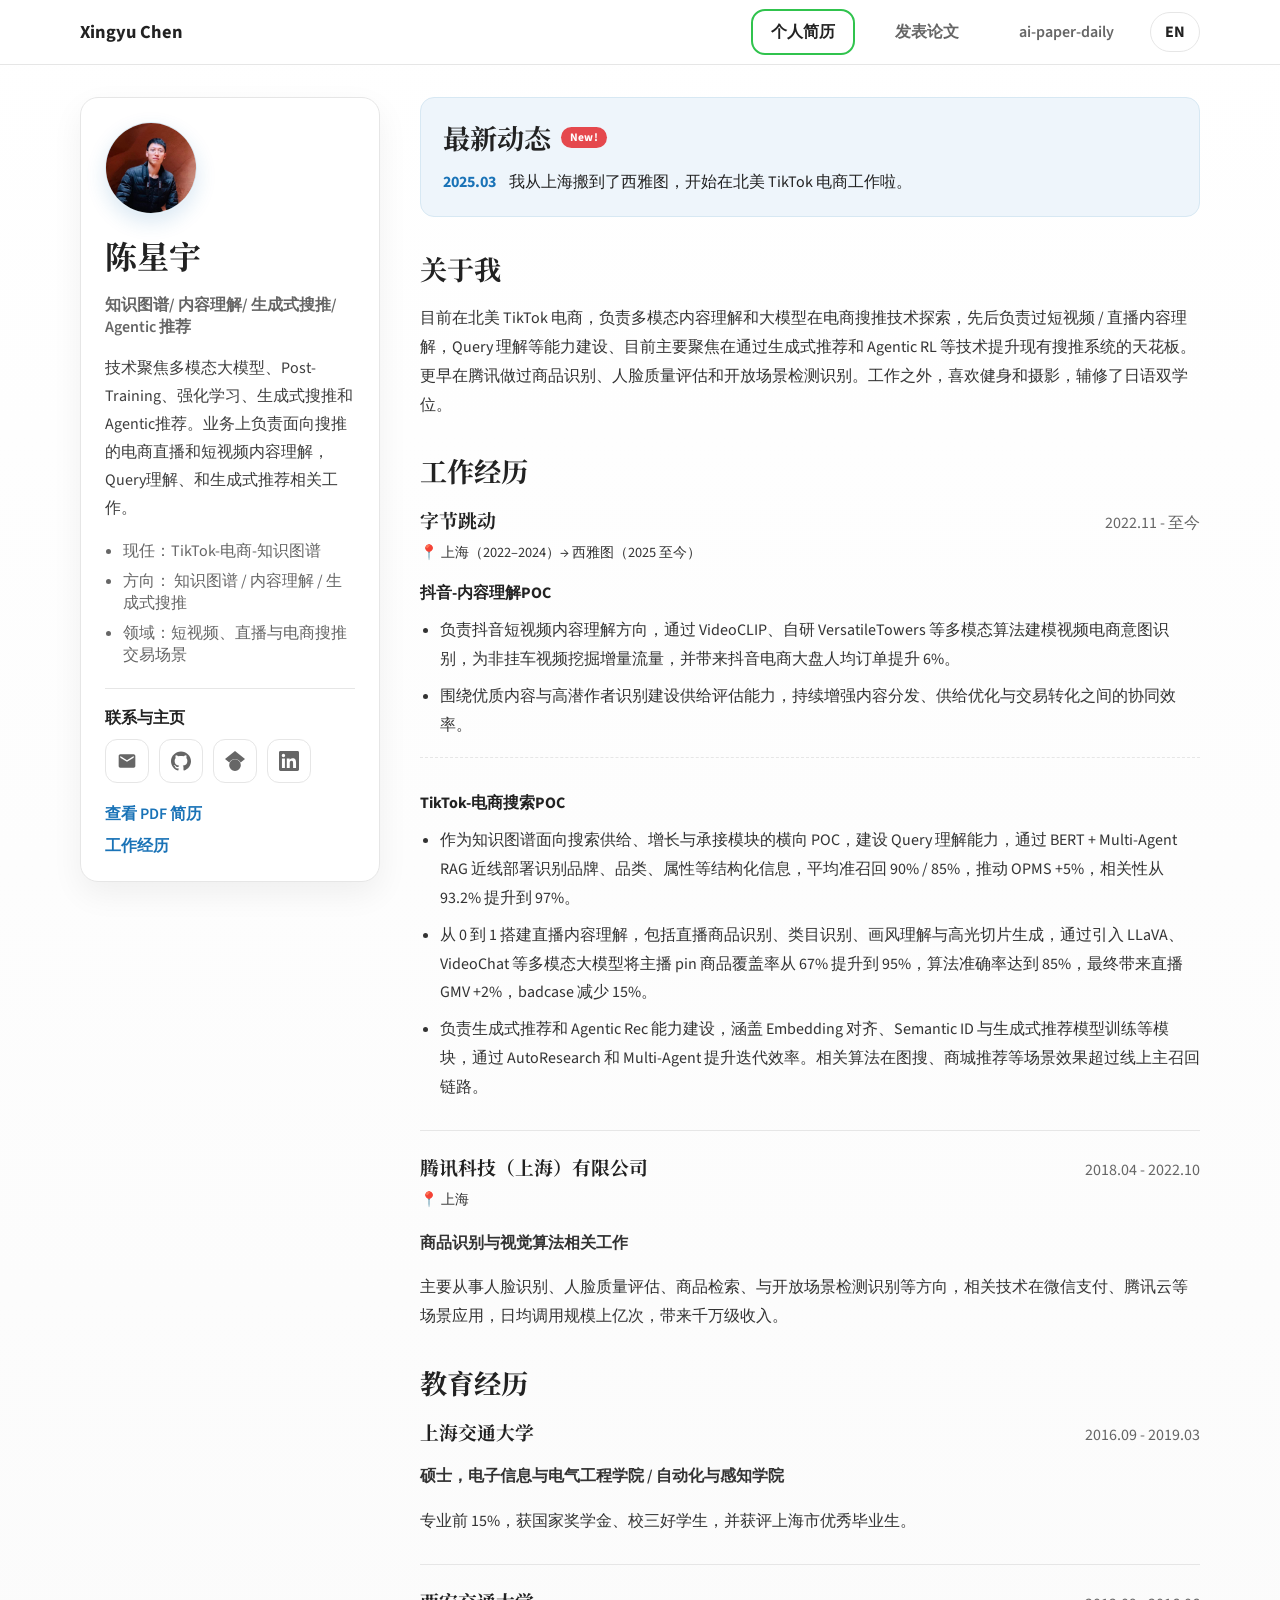
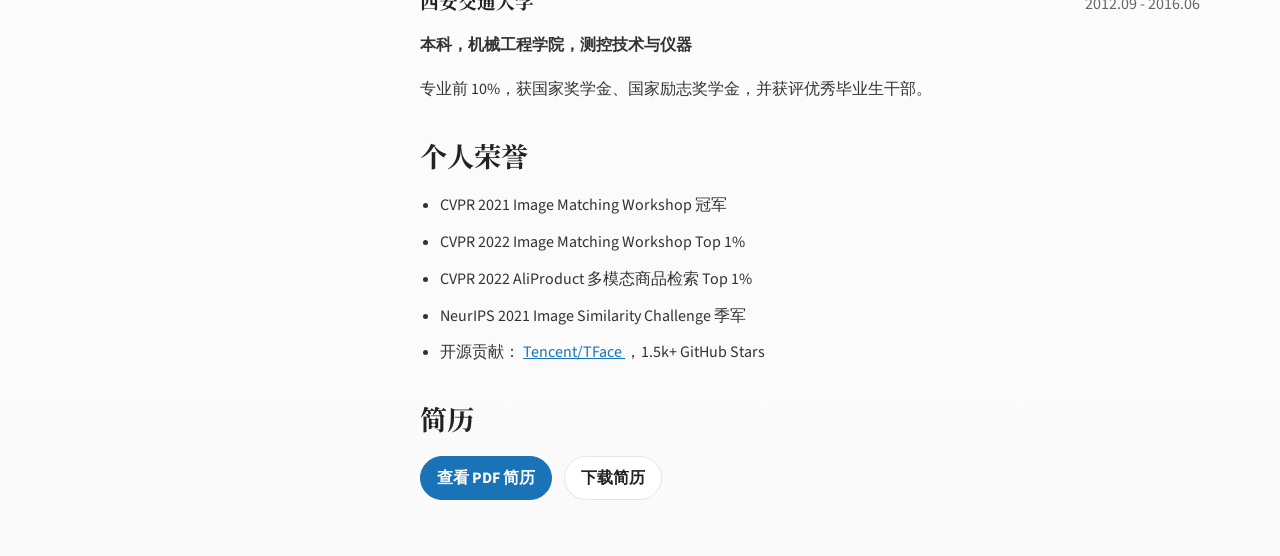
==== commit 38f056f8: "更新主页内容：新增 New! 最新动态模块，关于我改写，工作地点/POC 下放，腾讯与 TikTok 文案更新 - 顶部新增「最新动态 / News」模块（搬到西雅图） - 关于我合并为一段，聚焦生成" ====
--- a/index.html
+++ b/index.html
@@ -123,16 +123,23 @@
       </aside>
 
       <section class="content">
+        <section id="news" class="section news-section">
+          <h2 class="news-heading">
+            <span data-i18n="newsTitle">最新动态</span>
+            <span class="news-badge" data-i18n="newsBadge">New!</span>
+          </h2>
+          <ul class="news-list">
+            <li>
+              <span class="news-date" data-i18n="news1Date">2025.03</span>
+              <span class="news-text" data-i18n="news1">我从上海搬到了西雅图，开始在北美 TikTok 电商工作啦。</span>
+            </li>
+          </ul>
+        </section>
+
         <section id="about" class="section">
           <h2 data-i18n="aboutTitle">About Me</h2>
           <p data-i18n="aboutP1">
-            长期从事搜索推荐、内容理解和多模态学习。在电商短视频、直播与搜索场景积累了从研究建模、系统建设到大规模落地的完整经验。
-          </p>
-          <p data-i18n="aboutP2">
-            在字节的工作主要分成两条主线：一条是抖音侧的短视频内容理解，重点解决视频电商意图识别和优质供给挖掘；另一条是 TikTok 侧的电商搜索与内容理解，围绕 Query 理解、短视频&直播内容理解、商品 SEO 和生成式召回持续推进业务落地。
-          </p>
-          <p data-i18n="aboutP3">
-            在加入字节之前，曾在腾讯从事人脸识别、商品检索和openset检测识别相关工作，形成了较完整的视觉算法与业务落地方法论。
+            目前在北美 TikTok 电商，负责多模态内容理解和大模型在电商搜推技术探索，先后负责过短视频 / 直播内容理解，Query 理解等能力建设、目前主要聚焦在通过生成式推荐和 Agentic RL 等技术提升现有搜推系统的天花板。更早在腾讯做过商品识别、人脸质量评估和开放场景检测识别。工作之外，喜欢健身和摄影，辅修了日语双学位。
           </p>
         </section>
 
@@ -144,10 +151,10 @@
               <h3 data-i18n="exp1Company">字节跳动</h3>
               <span data-i18n="exp1Date">2022.11 - 至今</span>
             </div>
-            <p class="entry-role" data-i18n="exp1Role">知识图谱-内容理解POC/ 知识图谱-电商搜索POC</p>
+            <p class="entry-location" data-i18n="exp1Location">📍 上海（2022–2024）→ 西雅图（2025 至今）</p>
 
             <div class="subentry">
-              <h4 class="subentry-title" data-i18n="exp1Sub1Title">抖音</h4>
+              <h4 class="subentry-title" data-i18n="exp1Sub1Title">抖音-内容理解POC</h4>
               <ul class="bullet-list">
                 <li data-i18n="exp1DouyinBullet1">
                   负责抖音短视频内容理解方向，通过 VideoCLIP、自研 VersatileTowers 等多模态算法建模视频电商意图识别，为非挂车视频挖掘增量流量，并带来抖音电商大盘人均订单提升 6%。
@@ -159,7 +166,7 @@
             </div>
 
             <div class="subentry">
-              <h4 class="subentry-title" data-i18n="exp1Sub2Title">TikTok</h4>
+              <h4 class="subentry-title" data-i18n="exp1Sub2Title">TikTok-电商搜索POC</h4>
               <ul class="bullet-list">
                 <li data-i18n="exp1TiktokBullet1">
                   作为知识图谱面向搜索供给、增长与承接模块的横向 POC，建设 Query 理解能力，通过 BERT + Multi-Agent RAG 近线部署识别品牌、品类、属性等结构化信息，平均准召回 90% / 85%，推动 OPMS +5%，相关性从 93.2% 提升到 97%。
@@ -168,7 +175,7 @@
                   从 0 到 1 搭建直播内容理解，包括直播商品识别、类目识别、画风理解与高光切片生成，通过引入 LLaVA、VideoChat 等多模态大模型将主播 pin 商品覆盖率从 67% 提升到 95%，算法准确率达到 85%，最终带来直播 GMV +2%，badcase 减少 15%。
                 </li>
                 <li data-i18n="exp1TiktokBullet3">
-                  负责生成式搜推能力建设，涵盖 Embedding、Semantic ID 与生成式推荐。基于多模态embedding齐、Semantic ID 构建及生成式召回模型优化，完成三阶段训练范式落地，在图搜、兴趣推荐等场景效果超过线上主召回链路。
+                  负责生成式推荐和 Agentic Rec 能力建设，涵盖 Embedding 对齐、Semantic ID 与生成式推荐模型训练等模块，通过 AutoResearch 和 Multi-Agent 提升迭代效率。相关算法在图搜、商城推荐等场景效果超过线上主召回链路。
                 </li>
               </ul>
             </div>
@@ -179,9 +186,10 @@
               <h3 data-i18n="exp2Company">腾讯科技（上海）有限公司</h3>
               <span data-i18n="exp2Date">2018.04 - 2022.10</span>
             </div>
+            <p class="entry-location" data-i18n="exp2Location">📍 上海</p>
             <p class="entry-role" data-i18n="exp2Role">人脸识别与视觉算法相关工作</p>
             <p class="entry-summary" data-i18n="exp2Summary">
-              主要从事人脸识别、人脸质量评估、商品检索、与开放场景检测识别等方向，为小鹅拼拼完成商品底库、图文检索与视觉质量评估能力建设，为后续在电商搜索与多模态系统方向的工作奠定了基础。
+              主要从事人脸识别、人脸质量评估、商品检索、与开放场景检测识别等方向，相关技术在微信支付、腾讯云等场景应用，日均调用规模上亿次，带来千万级收入。
             </p>
           </article>
         </section>
--- a/styles.css
+++ b/styles.css
@@ -155,6 +155,56 @@
   font-weight: 600;
 }
 
+.entry-location {
+  margin: 6px 0 0;
+  font-size: 0.9rem;
+  color: var(--muted);
+}
+
+.news-section {
+  background: var(--accent-soft);
+  border: 1px solid #d7e8f3;
+  border-radius: 14px;
+  padding: 20px 22px;
+}
+
+.news-heading {
+  display: flex;
+  align-items: center;
+  gap: 10px;
+  margin: 0 0 12px;
+}
+
+.news-badge {
+  display: inline-flex;
+  align-items: center;
+  padding: 2px 9px;
+  border-radius: 999px;
+  background: #e5484d;
+  color: #ffffff;
+  font-family: "Source Sans 3", sans-serif;
+  font-size: 0.72rem;
+  font-weight: 700;
+  letter-spacing: 0.02em;
+}
+
+.news-list {
+  list-style: none;
+  margin: 0;
+  padding: 0;
+  line-height: 1.7;
+}
+
+.news-list li + li {
+  margin-top: 8px;
+}
+
+.news-date {
+  font-weight: 700;
+  color: var(--accent);
+  margin-right: 10px;
+}
+
 .profile-summary {
   margin: 14px 0 0;
   color: #3d3d3d;
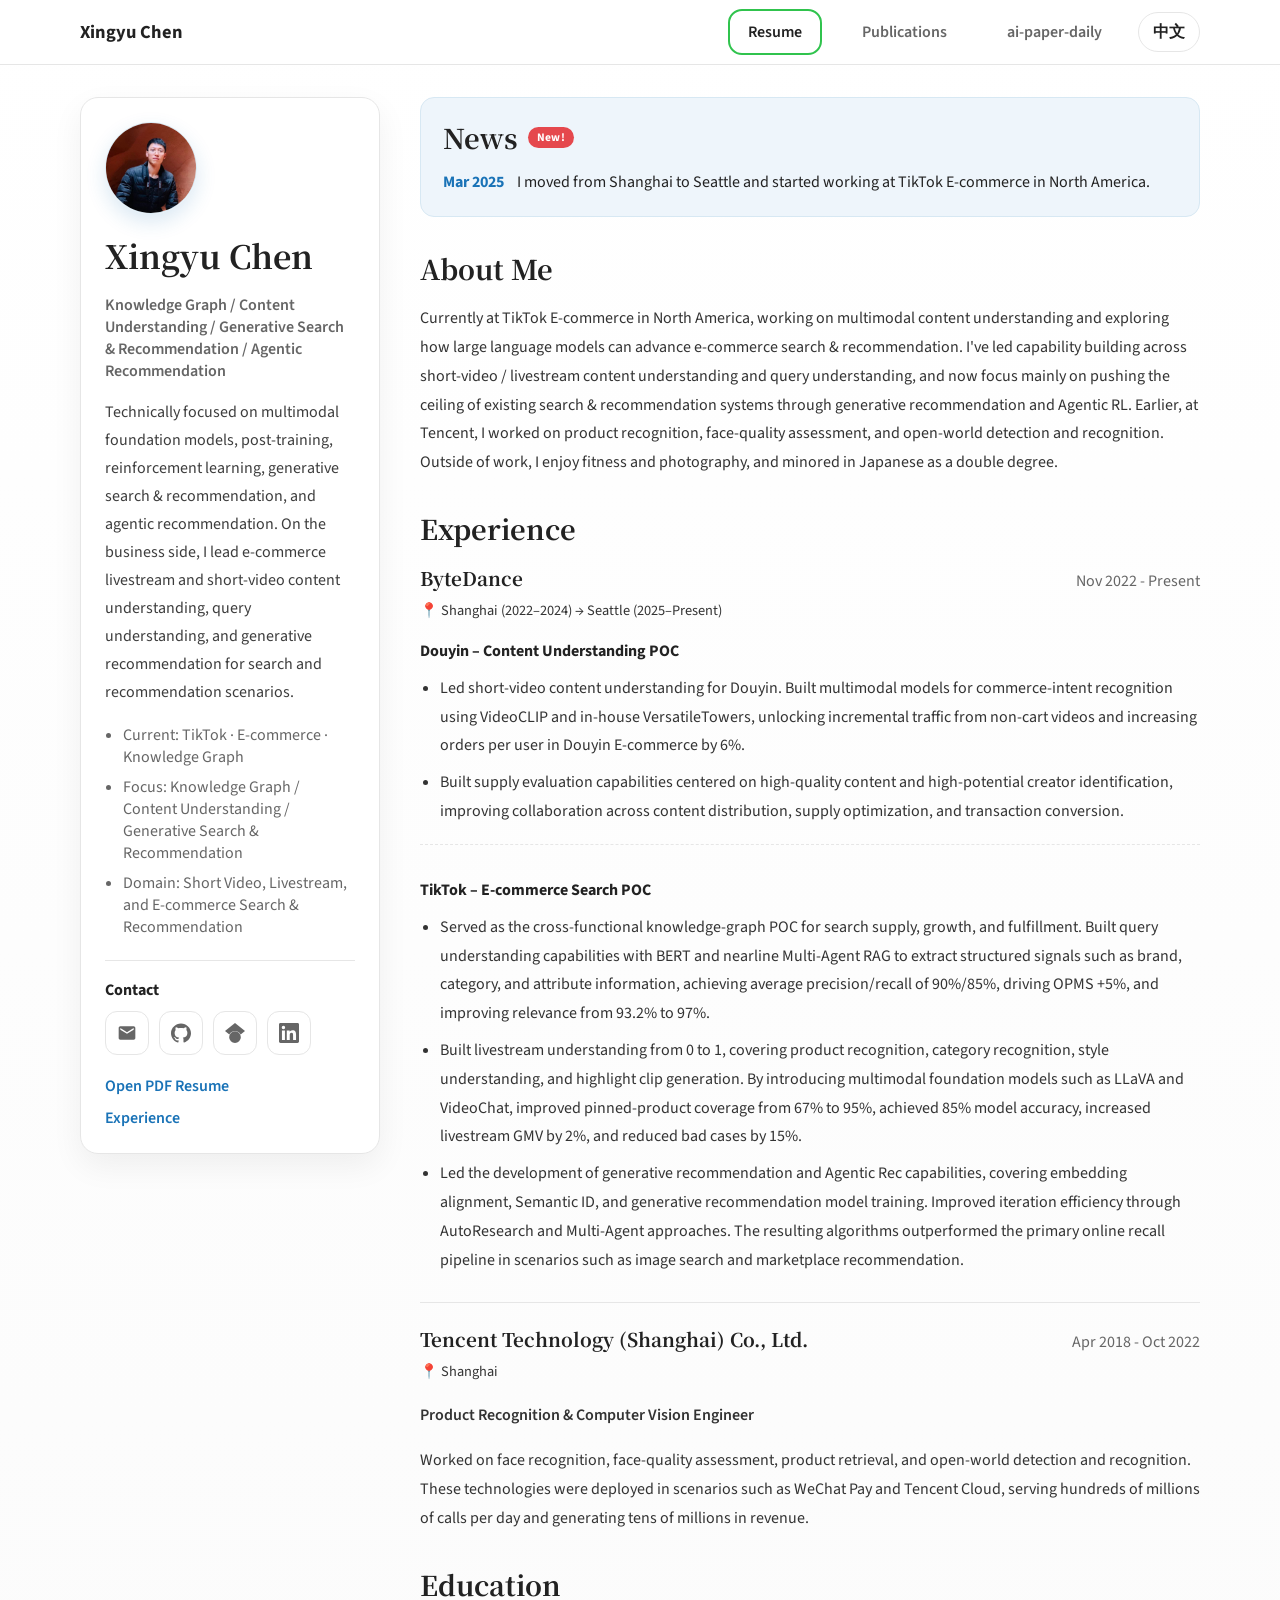
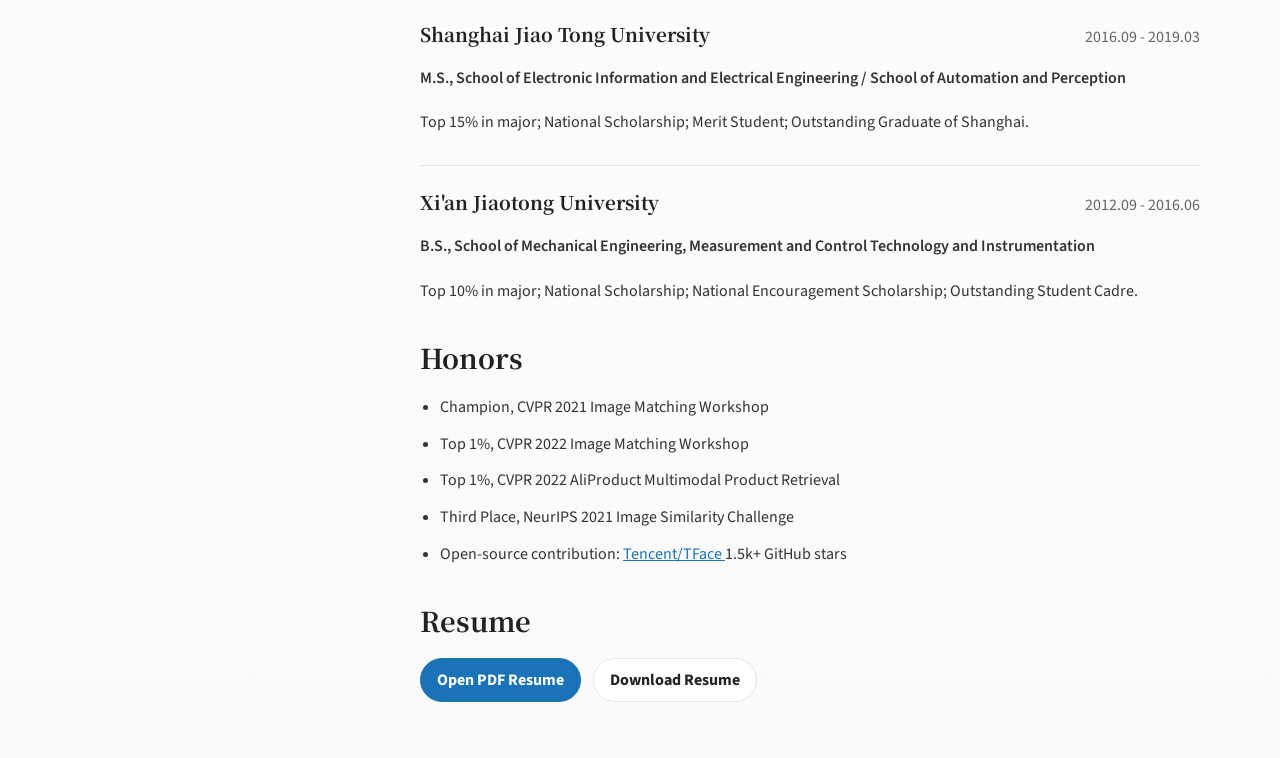
==== commit 2b3b6b7d: "给 css/js 引用加版本号做 cache-busting，避免浏览器缓存旧脚本导致语言/内容不更新 Co-Authored-By: Claude Opus 4.8 (1M context) <no" ====
--- a/index.html
+++ b/index.html
@@ -14,7 +14,7 @@
       href="https://fonts.googleapis.com/css2?family=Noto+Serif+SC:wght@400;600;700&family=Source+Sans+3:wght@400;600;700&display=swap"
       rel="stylesheet"
     />
-    <link rel="stylesheet" href="./styles.css" />
+    <link rel="stylesheet" href="./styles.css?v=20260702" />
   </head>
   <body>
     <header class="topbar">
@@ -263,7 +263,7 @@
       </section>
     </main>
 
-    <script src="./script.js"></script>
+    <script src="./script.js?v=20260702"></script>
     <!-- deploy-refresh: 2026-04-02T16:14:00-07:00 -->
   </body>
 </html>
